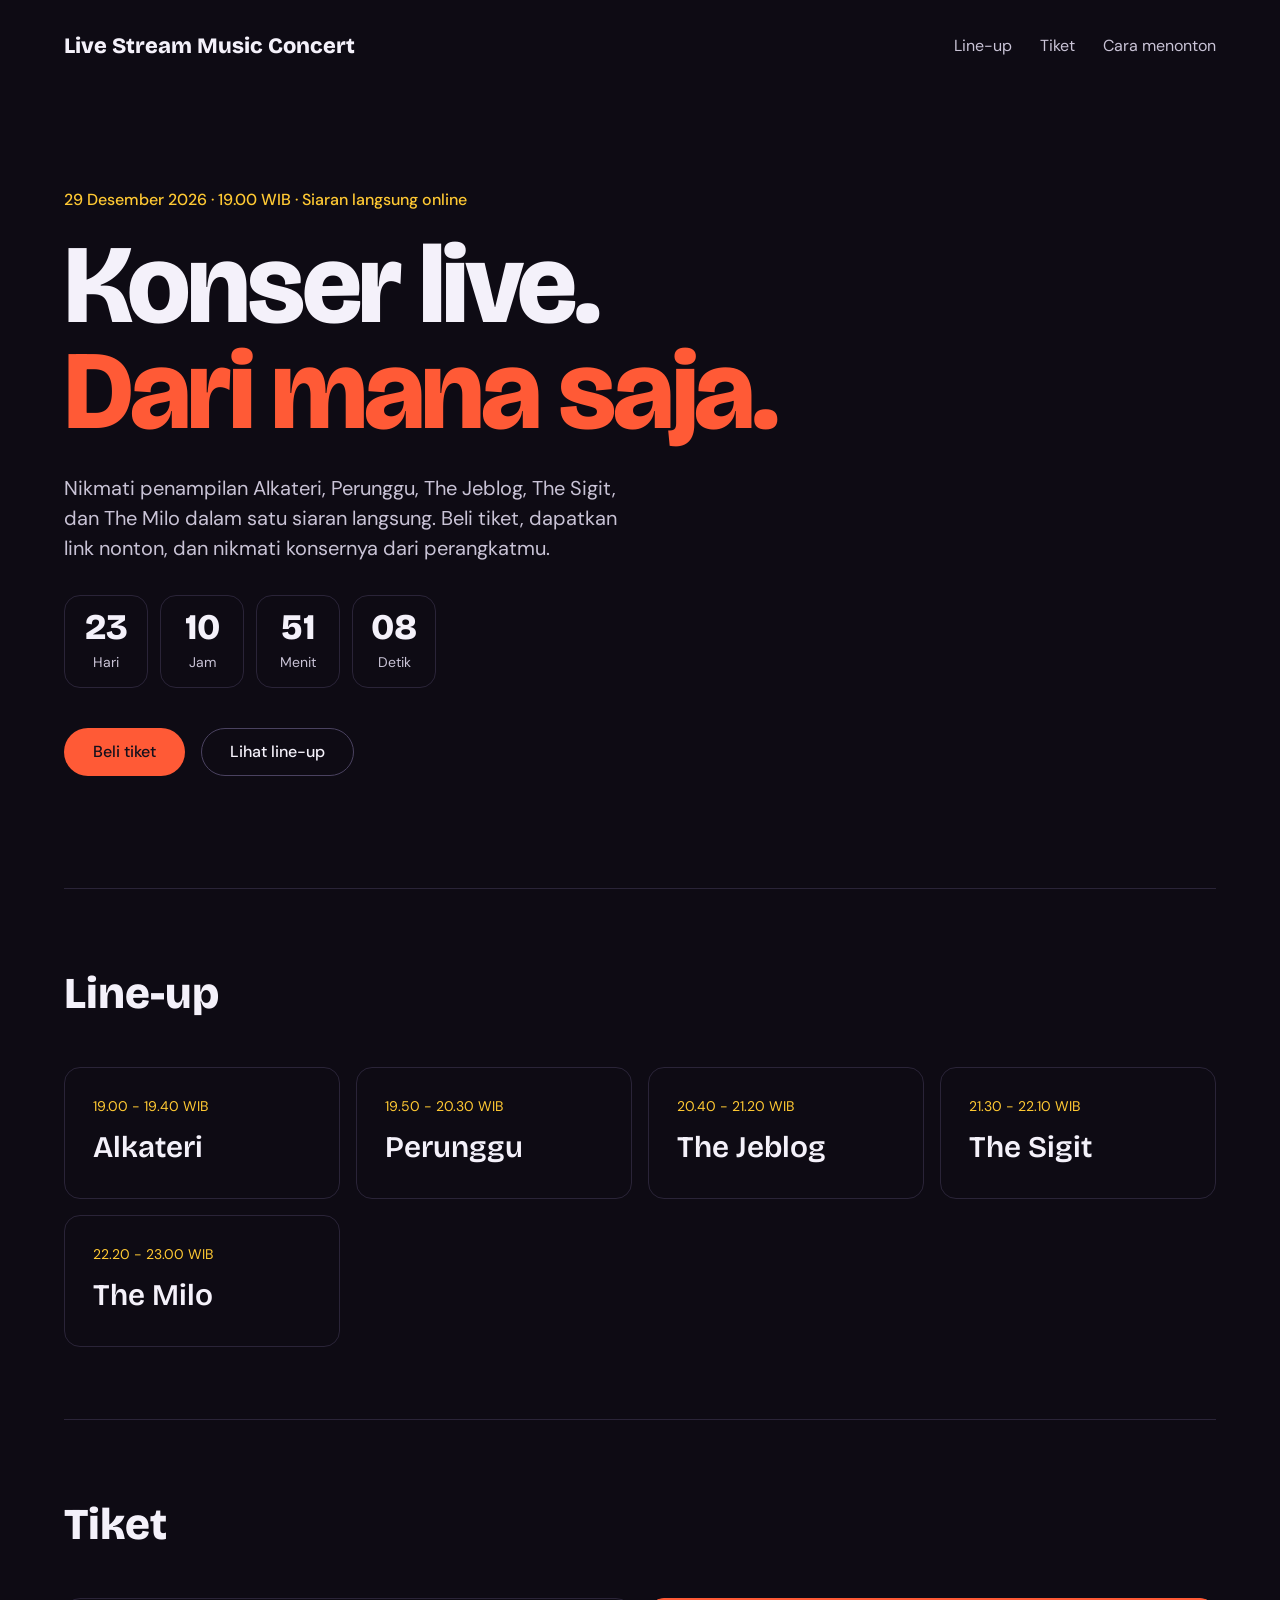
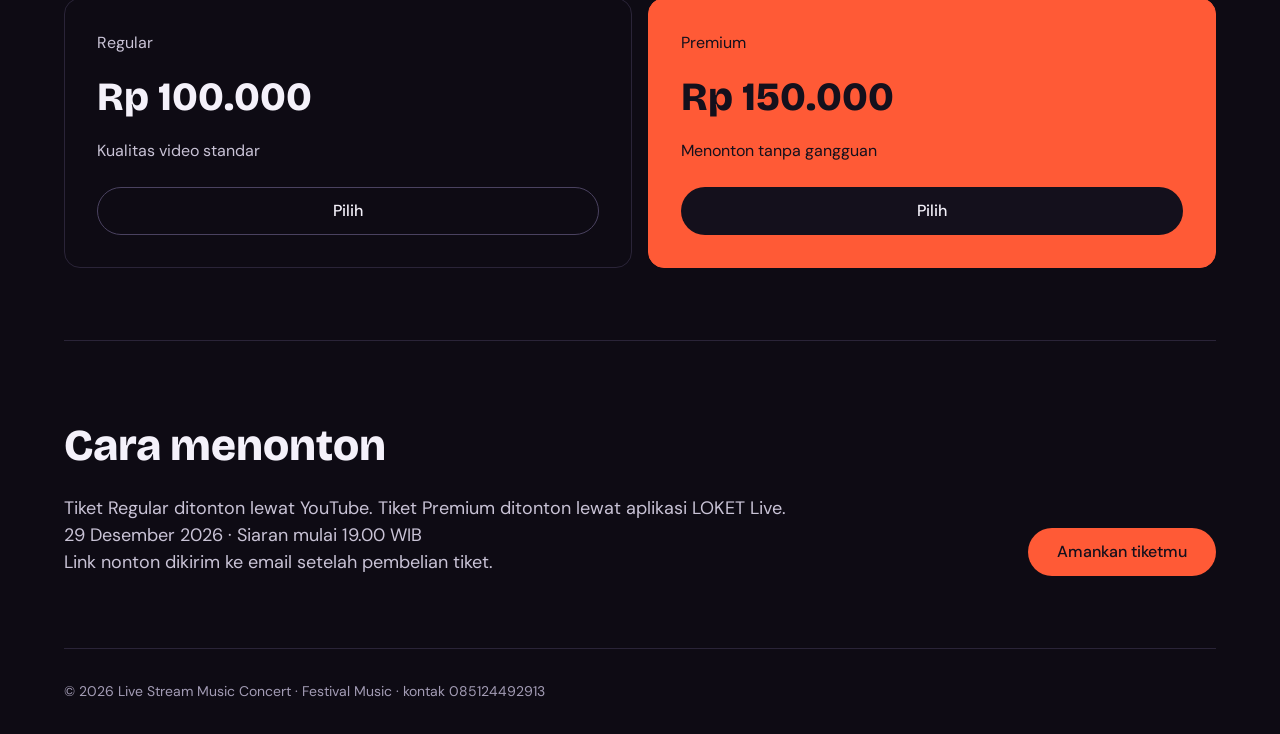
==== index.html @ 08797675 "Rename landing.html to index.html" ====
<!doctype html>
<html lang="id">
<head>
<meta charset="utf-8">
<meta name="viewport" content="width=device-width, initial-scale=1">
<title>Live Stream Music Concert</title>
<link rel="preconnect" href="https://fonts.googleapis.com">
<link rel="preconnect" href="https://fonts.gstatic.com" crossorigin>
<link rel="stylesheet" href="https://fonts.googleapis.com/css2?family=Bricolage+Grotesque:wght@600;800&family=DM+Sans:wght@400;500&display=swap">
<link rel="stylesheet" href="landing.css">
</head>
<body>
<div class="wrap">

  <nav aria-label="Navigasi utama">
    <div class="logo">Live Stream Music Concert</div>
    <ul>
      <li><a href="#lineup">Line-up</a></li>
      <li><a href="#tiket">Tiket</a></li>
      <li><a href="#tonton">Cara menonton</a></li>
    </ul>
  </nav>

  <header class="hero">
    <div class="meta">29 Desember 2026 · 19.00 WIB · Siaran langsung online</div>
    <h1>Konser live.<br><span>Dari mana saja.</span></h1>
    <p>Nikmati penampilan Alkateri, Perunggu, The Jeblog, The Sigit, dan The Milo dalam satu siaran langsung. Beli tiket, dapatkan link nonton, dan nikmati konsernya dari perangkatmu.</p>

    <div class="countdown" id="countdown" aria-label="Hitung mundur menuju konser">
      <div class="cd-item"><span class="cd-num" id="cd-hari">--</span><span class="cd-label">Hari</span></div>
      <div class="cd-item"><span class="cd-num" id="cd-jam">--</span><span class="cd-label">Jam</span></div>
      <div class="cd-item"><span class="cd-num" id="cd-menit">--</span><span class="cd-label">Menit</span></div>
      <div class="cd-item"><span class="cd-num" id="cd-detik">--</span><span class="cd-label">Detik</span></div>
    </div>

    <div class="actions">
      <a class="btn btn-primary" href="#tiket">Beli tiket</a>
      <a class="btn btn-ghost" href="#lineup">Lihat line-up</a>
    </div>
  </header>

  <section class="block" id="lineup">
    <h2>Line-up</h2>
    <div class="grid">
      <div class="card"><div class="time">19.00 - 19.40 WIB</div><div class="artist">Alkateri</div></div>
      <div class="card"><div class="time">19.50 - 20.30 WIB</div><div class="artist">Perunggu</div></div>
      <div class="card"><div class="time">20.40 - 21.20 WIB</div><div class="artist">The Jeblog</div></div>
      <div class="card"><div class="time">21.30 - 22.10 WIB</div><div class="artist">The Sigit</div></div>
      <div class="card"><div class="time">22.20 - 23.00 WIB</div><div class="artist">The Milo</div></div>
    </div>
  </section>

  <section class="block" id="tiket">
    <h2>Tiket</h2>
    <div class="grid">
      <div class="card ticket">
        <div class="name">Regular</div><div class="num">Rp 100.000</div>
        <div class="desc">Kualitas video standar</div>
        <a class="btn btn-ghost link-bayar" data-bayar="regular" href="#tiket">Pilih</a>
      </div>
      <div class="card ticket featured">
        <div class="name">Premium</div><div class="num">Rp 150.000</div>
        <div class="desc">Menonton tanpa gangguan</div>
        <a class="btn btn-dark link-bayar" data-bayar="premium" href="#tiket">Pilih</a>
      </div>
    </div>
  </section>

  <section class="block venue" id="tonton">
    <div>
      <h2>Cara menonton</h2>
      <p>Tiket Regular ditonton lewat YouTube. Tiket Premium ditonton lewat aplikasi LOKET Live.<br>29 Desember 2026 · Siaran mulai 19.00 WIB<br>Link nonton dikirim ke email setelah pembelian tiket.</p>
    </div>
    <a class="btn btn-primary" href="#tiket">Amankan tiketmu</a>
  </section>

  <footer>© 2026 Live Stream Music Concert · Festival Music · kontak 085124492913</footer>
</div>

<div class="modal" id="modal-bayar" hidden>
  <div class="modal-box" role="dialog" aria-modal="true" aria-labelledby="mb-judul">
    <button class="modal-close" id="mb-tutup" aria-label="Tutup">×</button>
    <h3 id="mb-judul">Pilih metode pembayaran</h3>
    <p class="mb-ringkas">Tiket <strong id="mb-nama"></strong> · <strong id="mb-harga"></strong></p>

    <label class="mb-field">Email (link nonton dikirim ke sini)
      <input type="email" id="mb-email" placeholder="nama@email.com" required>
    </label>

    <fieldset class="mb-group">
      <legend>Transfer / Virtual Account</legend>
      <label><input type="radio" name="metode" value="BCA VA"> BCA Virtual Account</label>
      <label><input type="radio" name="metode" value="Mandiri VA"> Mandiri Virtual Account</label>
      <label><input type="radio" name="metode" value="BNI VA"> BNI Virtual Account</label>
      <label><input type="radio" name="metode" value="BRI VA"> BRI Virtual Account</label>
    </fieldset>

    <fieldset class="mb-group">
      <legend>E-Wallet &amp; QRIS</legend>
      <label><input type="radio" name="metode" value="QRIS"> QRIS</label>
      <label><input type="radio" name="metode" value="GoPay"> GoPay</label>
      <label><input type="radio" name="metode" value="OVO"> OVO</label>
      <label><input type="radio" name="metode" value="DANA"> DANA</label>
      <label><input type="radio" name="metode" value="ShopeePay"> ShopeePay</label>
    </fieldset>

    <button class="btn btn-primary mb-bayar" id="mb-bayar" disabled>Bayar sekarang</button>
  </div>
</div>

<script src="landing.js"></script>
</body>
</html>
---- landing.css ----
:root{
  --bg:#0E0B14; --text:#F4F1FA; --muted:#C9C3D6; --line:#2A2438; --line2:#4A4260;
  --accent:#FF5A36; --accent2:#FFC933; --ink:#14101C;
  --display:'Bricolage Grotesque',system-ui,sans-serif;
  --body:'DM Sans',system-ui,sans-serif;
}
*{box-sizing:border-box}
html{scroll-behavior:smooth}
@media (prefers-reduced-motion:reduce){html{scroll-behavior:auto}}
body{margin:0;background:var(--bg);color:var(--text);font-family:var(--body);line-height:1.5}
a{text-decoration:none;color:inherit}
a:focus-visible{outline:3px solid var(--accent2);outline-offset:3px}
.wrap{max-width:1200px;margin:0 auto;padding:0 24px}
h1,h2,.num{font-family:var(--display);font-weight:800}
h2{font-size:clamp(32px,5vw,44px);margin:0 0 40px}


nav{display:flex;align-items:center;justify-content:space-between;flex-wrap:wrap;gap:16px;padding:24px 0}
.logo{font-family:var(--display);font-weight:800;font-size:22px}
nav ul{display:flex;gap:28px;margin:0;padding:0;list-style:none;flex-wrap:wrap}
nav ul a{color:var(--muted);display:inline-block;padding:10px 0}
nav ul a:hover{color:var(--text)}


.btn{display:inline-flex;align-items:center;justify-content:center;min-height:48px;padding:0 28px;border-radius:999px;font-weight:500;font-size:16px;border:1px solid transparent}
.btn-primary{background:var(--accent);color:var(--ink)}
.btn-ghost{border-color:var(--line2);color:var(--text)}
.btn-dark{background:var(--ink);color:var(--text)}


.hero{padding:96px 0 112px}
.hero .meta{color:var(--accent2);font-weight:500;font-size:16px}
.hero h1{font-size:clamp(48px,9vw,112px);line-height:.95;margin:20px 0 28px;letter-spacing:-.03em}
.hero h1 span{color:var(--accent)}
.hero p{max-width:560px;font-size:20px;color:var(--muted);margin:0 0 32px}
.actions{display:flex;gap:16px;flex-wrap:wrap}


.countdown{display:flex;gap:12px;flex-wrap:wrap;margin:0 0 40px}
.cd-item{min-width:84px;border:1px solid var(--line);border-radius:16px;padding:14px 16px;text-align:center}
.cd-num{display:block;font-family:var(--display);font-weight:800;font-size:36px;line-height:1}
.cd-label{display:block;margin-top:6px;font-size:14px;color:var(--muted)}
.cd-pesan{font-family:var(--display);font-weight:600;font-size:24px;color:var(--accent2)}


section.block{padding:72px 0;border-top:1px solid var(--line)}
.grid{display:grid;grid-template-columns:repeat(auto-fit,minmax(260px,1fr));gap:16px}
.card{border:1px solid var(--line);border-radius:16px;padding:28px}
.card .time{color:var(--accent2);font-size:14px}
.card .artist{font-family:var(--display);font-weight:600;font-size:30px;margin-top:8px}


.ticket{padding:32px;display:flex;flex-direction:column;gap:12px}
.ticket .name{color:var(--muted)}
.ticket .num{font-size:40px}
.ticket .desc{color:var(--muted)}
.ticket .btn{margin-top:12px}
.ticket.featured{background:var(--accent);color:var(--ink);border-color:var(--accent)}
.ticket.featured .name,.ticket.featured .desc{color:var(--ink)}


.venue{display:flex;flex-wrap:wrap;gap:32px;justify-content:space-between;align-items:flex-end;padding-bottom:96px}
.venue h2{margin-bottom:16px}
.venue p{margin:0;font-size:18px;color:var(--muted)}


footer{padding:32px 0;border-top:1px solid var(--line);color:#A39CB5;font-size:14px}

.modal{position:fixed;inset:0;background:rgba(0,0,0,.7);display:flex;align-items:center;justify-content:center;padding:16px;z-index:100}
.modal[hidden]{display:none}
.modal-box{position:relative;background:var(--bg);color:var(--text);border:1px solid var(--line2);width:100%;max-width:440px;max-height:90vh;overflow-y:auto;border-radius:20px;padding:28px}
.modal-box h3{font-family:var(--display);font-weight:800;font-size:26px;margin:0 0 6px}
.modal-close{position:absolute;top:14px;right:16px;border:0;background:none;color:var(--muted);font-size:30px;line-height:1;cursor:pointer}
.modal-close:hover{color:var(--text)}
.mb-ringkas{margin:0 0 20px;color:var(--muted)}
.mb-field{display:block;font-size:14px;color:var(--muted);margin-bottom:20px}
.mb-field input{display:block;width:100%;margin-top:8px;padding:12px 14px;border:1px solid var(--line2);border-radius:12px;background:var(--ink);color:var(--text);font:inherit;font-size:16px}
.mb-field input:focus{outline:2px solid var(--accent);outline-offset:1px}
.mb-group{border:0;padding:0;margin:0 0 16px}
.mb-group legend{font-size:13px;letter-spacing:.04em;text-transform:uppercase;color:var(--accent2);margin-bottom:8px;padding:0}
.mb-group label{display:flex;align-items:center;gap:12px;padding:12px 14px;border:1px solid var(--line2);border-radius:12px;margin-bottom:8px;cursor:pointer}
.mb-group label:hover{border-color:var(--accent)}
.mb-group label:has(input:checked){border-color:var(--accent);background:var(--ink)}
.mb-group input[type="radio"]{accent-color:var(--accent);width:18px;height:18px;margin:0}
.mb-bayar{width:100%;margin-top:4px;border:0;cursor:pointer;font-family:inherit}
.mb-bayar:disabled{opacity:.4;cursor:not-allowed}
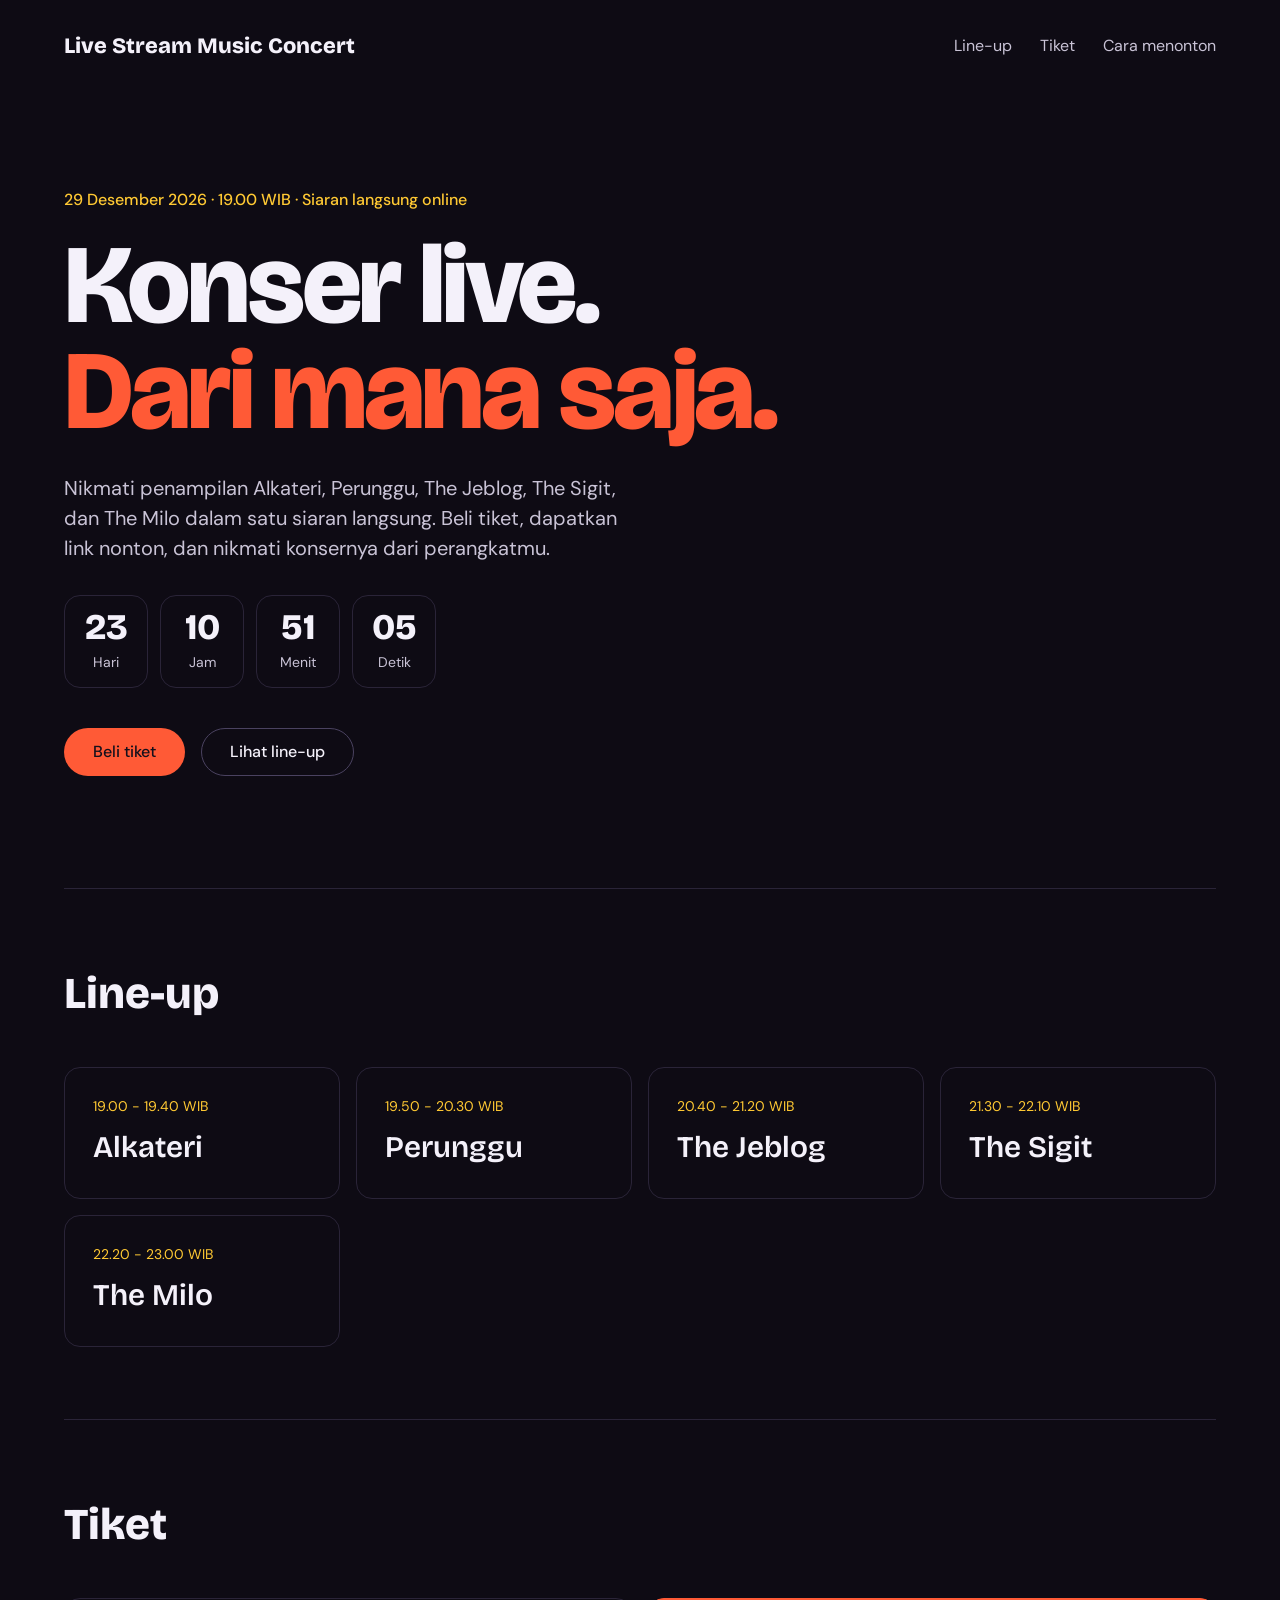
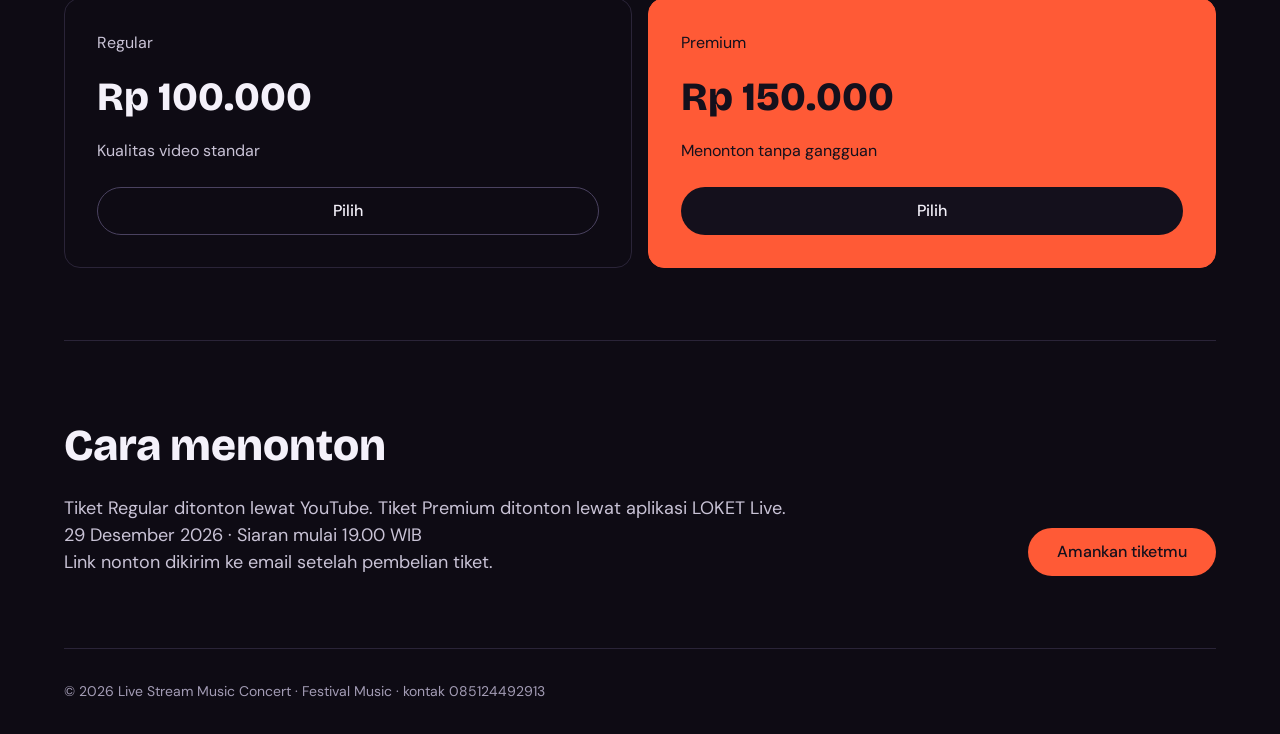
==== commit 570c49ea: "Add files via upload" ====
--- a/index.html
+++ b/index.html
@@ -8,6 +8,7 @@
 <link rel="preconnect" href="https://fonts.gstatic.com" crossorigin>
 <link rel="stylesheet" href="https://fonts.googleapis.com/css2?family=Bricolage+Grotesque:wght@600;800&family=DM+Sans:wght@400;500&display=swap">
 <link rel="stylesheet" href="landing.css">
+<link rel="stylesheet" href="simulasi.css">
 </head>
 <body>
 <div class="wrap">
@@ -25,6 +26,7 @@
     <div class="meta">29 Desember 2026 · 19.00 WIB · Siaran langsung online</div>
     <h1>Konser live.<br><span>Dari mana saja.</span></h1>
     <p>Nikmati penampilan Alkateri, Perunggu, The Jeblog, The Sigit, dan The Milo dalam satu siaran langsung. Beli tiket, dapatkan link nonton, dan nikmati konsernya dari perangkatmu.</p>
+    <link rel="stylesheet" href="simulasi.css">
 
     <div class="countdown" id="countdown" aria-label="Hitung mundur menuju konser">
       <div class="cd-item"><span class="cd-num" id="cd-hari">--</span><span class="cd-label">Hari</span></div>
@@ -109,5 +111,6 @@
 </div>
 
 <script src="landing.js"></script>
+<script src="simulasi.js"></script>
 </body>
-</html>
+</html>
--- a/simulasi.css
+++ b/simulasi.css
@@ -0,0 +1,9 @@
+/* Tambahkan setelah landing.css */
+.sim-overlay{position:fixed;inset:0;z-index:300;background:rgba(0,0,0,.8);display:grid;place-items:center;padding:15px}
+.sim-overlay[hidden]{display:none}
+.sim-panel{background:#171222;color:#f4f1fa;width:min(100%,480px);max-height:94vh;overflow:auto;border:1px solid #4a4260;border-radius:20px;padding:25px;font-family:'DM Sans',sans-serif}
+.sim-head{display:flex;justify-content:space-between;align-items:center;gap:10px}.sim-head h2{font-size:26px;margin:0 0 12px}.sim-close{background:transparent;color:white;border:0;font-size:30px;cursor:pointer}
+.sim-panel label{display:block;margin:12px 0;font-size:14px}.sim-panel input,.sim-panel select{display:block;width:100%;padding:12px;margin-top:6px;border-radius:10px;border:1px solid #4a4260;background:#0e0b14;color:white;font:inherit}
+.sim-panel button.sim-main{width:100%;padding:13px;border:0;border-radius:25px;background:#ff5a36;color:#14101c;font-weight:bold;cursor:pointer;margin-top:14px}.sim-panel button:disabled{opacity:.5;cursor:not-allowed}
+.sim-summary{background:#261d33;padding:15px;border-radius:12px;margin:12px 0}.sim-muted{color:#c9c3d6;font-size:13px}.sim-badge{display:inline-block;background:#ffca33;color:#14101c;padding:4px 10px;border-radius:20px;font-size:12px;font-weight:700}.sim-ticket{background:#fff;color:#191322;border-radius:18px;padding:24px;margin:15px 0;border-left:9px solid #ff5a36}.sim-ticket h3{font-size:25px;margin:8px 0}.sim-ticket p{margin:7px 0}.sim-ticket hr{border:0;border-top:2px dashed #bbb;margin:18px 0}.sim-note{font-size:12px;color:#c9c3d6}
+
--- a/simulasi.css
+++ b/simulasi.css
@@ -0,0 +1,9 @@
+/* Tambahkan setelah landing.css */
+.sim-overlay{position:fixed;inset:0;z-index:300;background:rgba(0,0,0,.8);display:grid;place-items:center;padding:15px}
+.sim-overlay[hidden]{display:none}
+.sim-panel{background:#171222;color:#f4f1fa;width:min(100%,480px);max-height:94vh;overflow:auto;border:1px solid #4a4260;border-radius:20px;padding:25px;font-family:'DM Sans',sans-serif}
+.sim-head{display:flex;justify-content:space-between;align-items:center;gap:10px}.sim-head h2{font-size:26px;margin:0 0 12px}.sim-close{background:transparent;color:white;border:0;font-size:30px;cursor:pointer}
+.sim-panel label{display:block;margin:12px 0;font-size:14px}.sim-panel input,.sim-panel select{display:block;width:100%;padding:12px;margin-top:6px;border-radius:10px;border:1px solid #4a4260;background:#0e0b14;color:white;font:inherit}
+.sim-panel button.sim-main{width:100%;padding:13px;border:0;border-radius:25px;background:#ff5a36;color:#14101c;font-weight:bold;cursor:pointer;margin-top:14px}.sim-panel button:disabled{opacity:.5;cursor:not-allowed}
+.sim-summary{background:#261d33;padding:15px;border-radius:12px;margin:12px 0}.sim-muted{color:#c9c3d6;font-size:13px}.sim-badge{display:inline-block;background:#ffca33;color:#14101c;padding:4px 10px;border-radius:20px;font-size:12px;font-weight:700}.sim-ticket{background:#fff;color:#191322;border-radius:18px;padding:24px;margin:15px 0;border-left:9px solid #ff5a36}.sim-ticket h3{font-size:25px;margin:8px 0}.sim-ticket p{margin:7px 0}.sim-ticket hr{border:0;border-top:2px dashed #bbb;margin:18px 0}.sim-note{font-size:12px;color:#c9c3d6}
+
